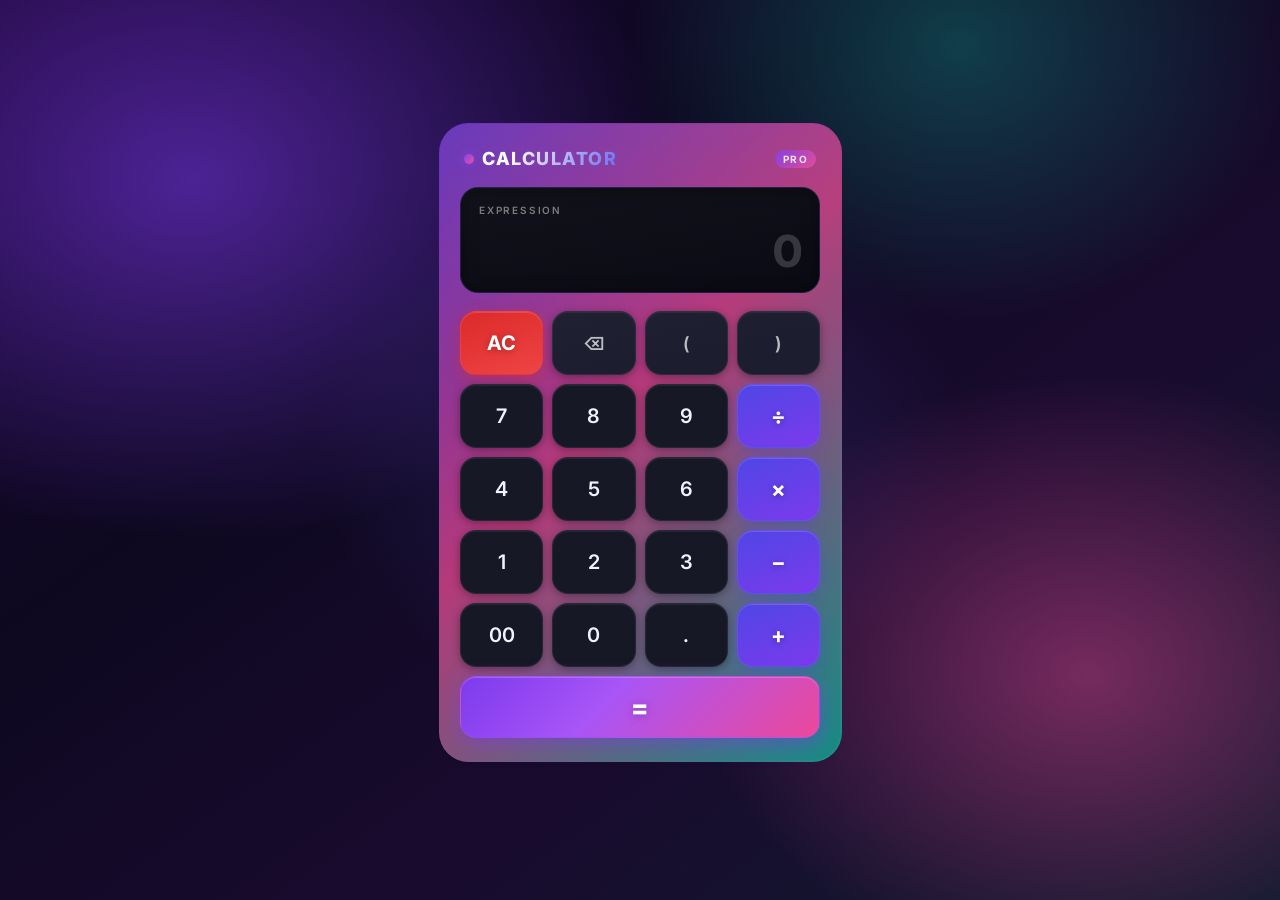
==== index.html @ 84830abe "Initial commit" ====
<!DOCTYPE html>
<html lang="en">
<head>
  <meta charset="UTF-8">
  <meta name="viewport" content="width=device-width, initial-scale=1.0">
  <title>Calculator</title>
  <link rel="stylesheet" href="style.css">
</head>
<body>
  <main class="app">
    <section class="calc" aria-label="Calculator">

      <header class="calc__header">
        <div class="calc__brand">
          <span class="calc__dot"></span>
          <h1 class="calc__title">Calculator</h1>
        </div>
        <span class="calc__badge">PRO</span>
      </header>

      <div class="display">
        <div class="display__label">Expression</div>
        <input
          class="display__input"
          type="text"
          name="display"
          data-display
          inputmode="decimal"
          autocomplete="off"
          spellcheck="false"
          aria-label="Calculator display"
          placeholder="0"
        >
      </div>

      <div class="keys" data-keys>
        <button class="key key--danger" type="button" data-action="clear-all">AC</button>
        <button class="key key--muted" type="button" data-action="backspace">⌫</button>
        <button class="key key--muted" type="button" data-value="(">(</button>
        <button class="key key--muted" type="button" data-value=")">)</button>

        <button class="key" type="button" data-value="7">7</button>
        <button class="key" type="button" data-value="8">8</button>
        <button class="key" type="button" data-value="9">9</button>
        <button class="key key--op" type="button" data-value="/">÷</button>

        <button class="key" type="button" data-value="4">4</button>
        <button class="key" type="button" data-value="5">5</button>
        <button class="key" type="button" data-value="6">6</button>
        <button class="key key--op" type="button" data-value="*">×</button>

        <button class="key" type="button" data-value="1">1</button>
        <button class="key" type="button" data-value="2">2</button>
        <button class="key" type="button" data-value="3">3</button>
        <button class="key key--op" type="button" data-value="-">−</button>

        <button class="key" type="button" data-value="00">00</button>
        <button class="key" type="button" data-value="0">0</button>
        <button class="key" type="button" data-value=".">.</button>
        <button class="key key--op" type="button" data-value="+">+</button>

        <button class="key key--equal key--span-4" type="button" data-action="evaluate">=</button>
      </div>

    </section>
  </main>

  <script src="index.js"></script>
</body>
</html>
---- style.css ----
@import url("https://fonts.googleapis.com/css2?family=Inter:wght@400;500;600;700;800&display=swap");

* {
  box-sizing: border-box;
  margin: 0;
  padding: 0;
}

:root {
  --bg:        #06070e;
  --card:      #0e0f1c;
  --card2:     #131428;
  --num:       #171826;
  --num-hover: #1e1f30;
  --muted:     #1c1d2e;
  --muted-hover: #242538;
  --border:    rgba(255, 255, 255, 0.07);
  --text:      #f1f2ff;
  --text-dim:  rgba(255, 255, 255, 0.45);
  --indigo:    #6366f1;
  --violet:    #7c3aed;
  --rose:      #ec4899;
  --teal:      #14b8a6;
  --orange:    #f97316;
  --red:       #ef4444;
}

html, body {
  height: 100%;
}

body {
  font-family: "Inter", system-ui, sans-serif;
  color: var(--text);
  background:
    radial-gradient(ellipse 800px 600px at 15% 20%,  rgba(124, 58, 237, 0.55),  transparent 60%),
    radial-gradient(ellipse 700px 550px at 85% 75%,  rgba(236, 72,  153, 0.45), transparent 55%),
    radial-gradient(ellipse 600px 500px at 75% 5%,   rgba(20,  184, 166, 0.30), transparent 55%),
    radial-gradient(ellipse 500px 400px at 50% 50%,  rgba(99,  102, 241, 0.20), transparent 65%),
    linear-gradient(145deg, #1a0533 0%, #0d0820 35%, #190b2e 65%, #0f1a2e 100%);
  background-attachment: fixed;
  min-height: 100%;
}

/* ── Layout ─────────────────────────────────────── */

.app {
  min-height: 100vh;
  display: grid;
  place-items: center;
  padding: 32px 16px 48px;
}

/* ── Card ────────────────────────────────────────── */

.calc {
  width: min(400px, 100%);
  border-radius: 28px;
  padding: 24px 20px 22px;
  background: var(--card);
  position: relative;
  animation: rise 500ms cubic-bezier(0.34, 1.40, 0.64, 1) both;
}

/* gradient border */
.calc::before {
  content: "";
  position: absolute;
  inset: -1.5px;
  border-radius: 29.5px;
  background: linear-gradient(135deg, var(--violet) 0%, var(--rose) 45%, var(--teal) 100%);
  z-index: -1;
  opacity: 0.75;
}

/* inner top gloss */
.calc::after {
  content: "";
  position: absolute;
  inset: 0;
  border-radius: 28px;
  background: linear-gradient(
    170deg,
    rgba(255, 255, 255, 0.055) 0%,
    transparent 40%
  );
  pointer-events: none;
  border-radius: inherit;
}

/* ── Header ──────────────────────────────────────── */

.calc__header {
  display: flex;
  align-items: center;
  justify-content: space-between;
  padding: 0 4px 18px;
}

.calc__brand {
  display: flex;
  align-items: center;
  gap: 8px;
}

.calc__dot {
  width: 10px;
  height: 10px;
  border-radius: 50%;
  background: linear-gradient(135deg, var(--violet), var(--rose));
  box-shadow: 0 0 10px rgba(124, 58, 237, 0.8);
  flex-shrink: 0;
}

.calc__title {
  font-size: 18px;
  font-weight: 800;
  letter-spacing: 1.5px;
  text-transform: uppercase;
  background: linear-gradient(120deg, #ffffff 20%, var(--indigo) 100%);
  -webkit-background-clip: text;
  -webkit-text-fill-color: transparent;
  background-clip: text;
}

.calc__badge {
  font-size: 10px;
  font-weight: 700;
  letter-spacing: 1.5px;
  padding: 3px 8px;
  border-radius: 20px;
  background: linear-gradient(135deg, var(--violet), var(--rose));
  color: #fff;
  opacity: 0.85;
}

/* ── Display ─────────────────────────────────────── */

.display {
  border-radius: 18px;
  padding: 16px 18px 14px;
  background: #070811;
  border: 1px solid rgba(99, 102, 241, 0.20);
  box-shadow:
    inset 0 2px 16px rgba(0, 0, 0, 0.50),
    0 0 0 0 rgba(99, 102, 241, 0);
  transition: box-shadow 200ms ease, border-color 200ms ease;
}

.display:focus-within {
  border-color: rgba(99, 102, 241, 0.55);
  box-shadow:
    inset 0 2px 16px rgba(0, 0, 0, 0.50),
    0 0 22px rgba(99, 102, 241, 0.18);
}

.display__label {
  font-size: 10px;
  font-weight: 600;
  letter-spacing: 1.8px;
  text-transform: uppercase;
  color: var(--text-dim);
  margin-bottom: 8px;
  user-select: none;
}

.display__input {
  width: 100%;
  border: none;
  outline: none;
  background: transparent;
  color: var(--text);
  font-family: inherit;
  font-size: 44px;
  font-weight: 800;
  letter-spacing: -1px;
  text-align: right;
  padding: 0;
}

.display__input::placeholder {
  color: rgba(255, 255, 255, 0.18);
}

.display__input::selection {
  background: rgba(99, 102, 241, 0.35);
}

/* ── Key Grid ────────────────────────────────────── */

.keys {
  margin-top: 18px;
  display: grid;
  grid-template-columns: repeat(4, minmax(0, 1fr));
  gap: 9px;
}

/* ── Base Key ────────────────────────────────────── */

.key {
  height: 64px;
  border-radius: 16px;
  border: 1px solid var(--border);
  background: var(--num);
  color: var(--text);
  font-family: inherit;
  font-size: 20px;
  font-weight: 600;
  cursor: pointer;
  position: relative;
  overflow: hidden;
  transition:
    background 120ms ease,
    transform 90ms ease,
    box-shadow 120ms ease,
    filter 120ms ease;
  box-shadow: 0 2px 8px rgba(0, 0, 0, 0.35), inset 0 1px 0 rgba(255,255,255,0.06);
}

/* shine sweep on hover */
.key::after {
  content: "";
  position: absolute;
  inset: 0;
  background: linear-gradient(130deg, rgba(255,255,255,0.10) 0%, transparent 60%);
  opacity: 0;
  transition: opacity 150ms ease;
}

.key:hover {
  background: var(--num-hover);
  transform: translateY(-2px);
  box-shadow: 0 8px 20px rgba(0, 0, 0, 0.45), inset 0 1px 0 rgba(255,255,255,0.08);
}

.key:hover::after {
  opacity: 1;
}

.key:active {
  transform: translateY(1px) scale(0.96);
  filter: brightness(0.88);
  box-shadow: 0 1px 4px rgba(0, 0, 0, 0.30);
}

.key:focus-visible {
  outline: 2px solid rgba(99, 102, 241, 0.75);
  outline-offset: 2px;
}

/* ── Variants ────────────────────────────────────── */

.key--muted {
  background: var(--muted);
  color: rgba(255, 255, 255, 0.70);
  font-size: 18px;
}

.key--muted:hover {
  background: var(--muted-hover);
}

/* Operator keys — vivid indigo/violet */
.key--op {
  background: linear-gradient(160deg, #4f46e5 0%, #7c3aed 100%);
  border-color: rgba(99, 102, 241, 0.40);
  color: #fff;
  font-size: 22px;
  font-weight: 700;
  text-shadow: 0 1px 6px rgba(0, 0, 0, 0.30);
  box-shadow:
    0 4px 14px rgba(79, 70, 229, 0.40),
    inset 0 1px 0 rgba(255,255,255,0.15);
}

.key--op:hover {
  background: linear-gradient(160deg, #5b52f0 0%, #8b47ff 100%);
  box-shadow:
    0 8px 24px rgba(79, 70, 229, 0.55),
    inset 0 1px 0 rgba(255,255,255,0.18);
}

/* Danger — AC */
.key--danger {
  background: linear-gradient(160deg, #dc2626 0%, #ef4444 100%);
  border-color: rgba(239, 68, 68, 0.40);
  color: #fff;
  font-weight: 700;
  text-shadow: 0 1px 6px rgba(0, 0, 0, 0.30);
  box-shadow:
    0 4px 14px rgba(220, 38, 38, 0.40),
    inset 0 1px 0 rgba(255,255,255,0.15);
}

.key--danger:hover {
  background: linear-gradient(160deg, #ef4444 0%, #f87171 100%);
  box-shadow:
    0 8px 24px rgba(239, 68, 68, 0.55),
    inset 0 1px 0 rgba(255,255,255,0.18);
}

/* Equals — purple → rose gradient */
.key--equal {
  background: linear-gradient(135deg, #7c3aed 0%, #a855f7 40%, #ec4899 100%);
  border-color: rgba(168, 85, 247, 0.45);
  color: #fff;
  font-size: 26px;
  font-weight: 800;
  letter-spacing: 1px;
  text-shadow: 0 1px 8px rgba(0, 0, 0, 0.25);
  box-shadow:
    0 6px 20px rgba(124, 58, 237, 0.50),
    0 0 0 0 rgba(168, 85, 247, 0),
    inset 0 1px 0 rgba(255,255,255,0.20);
  transition:
    transform 90ms ease,
    box-shadow 150ms ease,
    filter 120ms ease;
}

.key--equal:hover {
  filter: brightness(1.12);
  transform: translateY(-2px);
  box-shadow:
    0 12px 32px rgba(124, 58, 237, 0.65),
    0 0 40px rgba(236, 72, 153, 0.25),
    inset 0 1px 0 rgba(255,255,255,0.22);
}

.key--equal:active {
  transform: translateY(1px) scale(0.97);
  filter: brightness(0.90);
}

.key--span-4 {
  grid-column: span 4;
  height: 62px;
}

/* ── Animations ──────────────────────────────────── */

@keyframes rise {
  from {
    opacity: 0;
    transform: translateY(20px) scale(0.95);
  }
  to {
    opacity: 1;
    transform: translateY(0) scale(1);
  }
}

/* ── Accessibility ───────────────────────────────── */

@media (prefers-reduced-motion: reduce) {
  *, *::before, *::after {
    transition: none !important;
    animation: none !important;
  }
}

/* ── Responsive ──────────────────────────────────── */

@media (max-width: 420px) {
  .calc {
    border-radius: 24px;
    padding: 20px 16px 18px;
  }

  .display__input {
    font-size: 36px;
  }

  .key {
    height: 58px;
    border-radius: 14px;
    font-size: 18px;
  }

  .key--op {
    font-size: 20px;
  }

  .key--equal {
    height: 58px;
    font-size: 22px;
  }
}
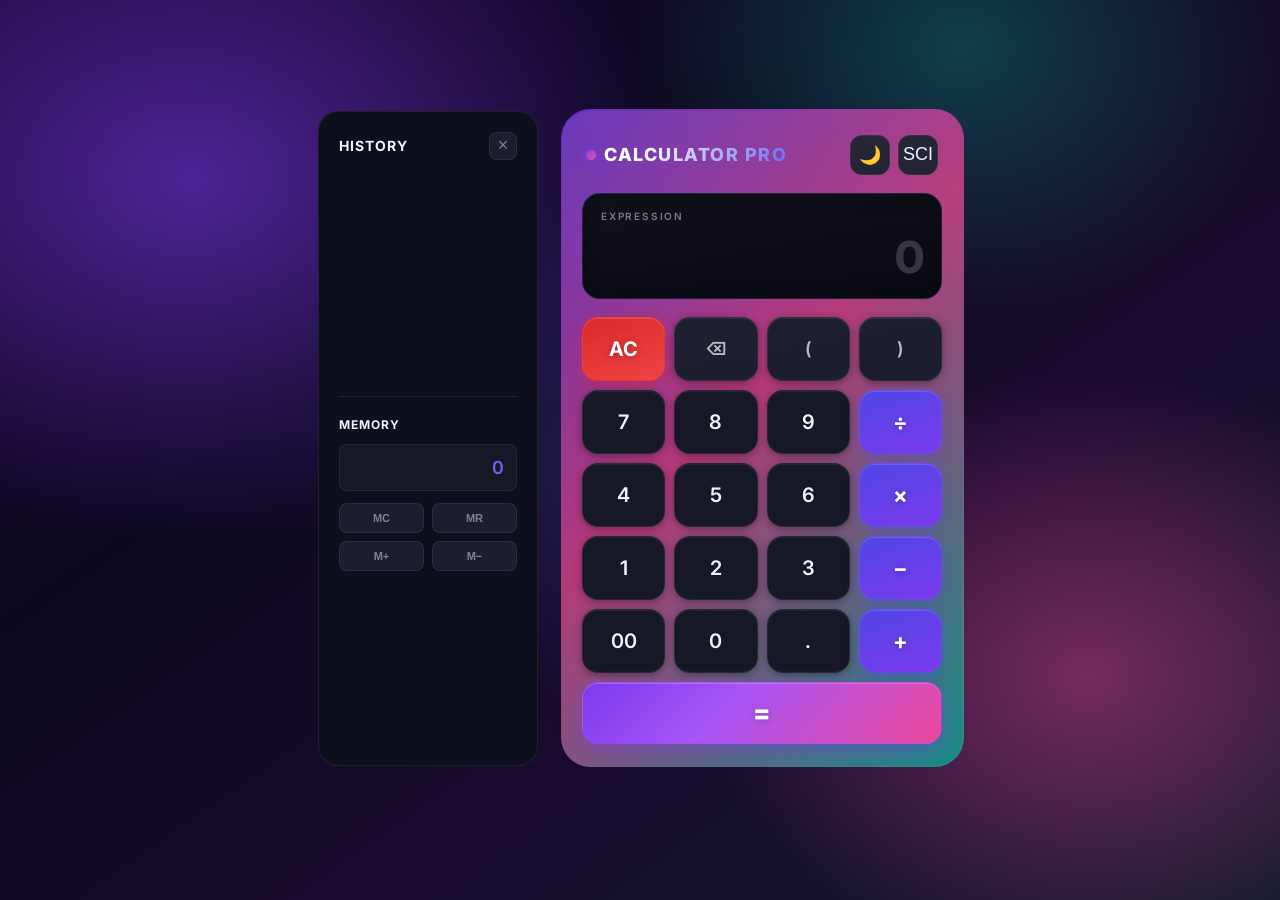
==== commit 2672c996: "Initial commit" ====
--- a/index.html
+++ b/index.html
@@ -3,66 +3,109 @@
 <head>
   <meta charset="UTF-8">
   <meta name="viewport" content="width=device-width, initial-scale=1.0">
-  <title>Calculator</title>
+  <title>Professional Calculator</title>
   <link rel="stylesheet" href="style.css">
 </head>
 <body>
   <main class="app">
-    <section class="calc" aria-label="Calculator">
+    <div class="container">
+      <!-- Sidebar with history and memory -->
+      <aside class="sidebar" data-sidebar>
+        <div class="sidebar__header">
+          <h2 class="sidebar__title">History</h2>
+          <button class="sidebar__clear" type="button" data-action="clear-history" title="Clear history">×</button>
+        </div>
+        <div class="history" data-history></div>
 
-      <header class="calc__header">
-        <div class="calc__brand">
-          <span class="calc__dot"></span>
-          <h1 class="calc__title">Calculator</h1>
+        <div class="sidebar__divider"></div>
+
+        <div class="memory-panel">
+          <h3 class="memory-panel__title">Memory</h3>
+          <div class="memory-display" data-memory-display>0</div>
+          <div class="memory-buttons">
+            <button class="mem-btn" type="button" data-action="memory-clear" title="Clear Memory">MC</button>
+            <button class="mem-btn" type="button" data-action="memory-recall" title="Recall Memory">MR</button>
+            <button class="mem-btn" type="button" data-action="memory-add" title="Add to Memory">M+</button>
+            <button class="mem-btn" type="button" data-action="memory-subtract" title="Subtract from Memory">M−</button>
+          </div>
         </div>
-        <span class="calc__badge">PRO</span>
-      </header>
+      </aside>
 
-      <div class="display">
-        <div class="display__label">Expression</div>
-        <input
-          class="display__input"
-          type="text"
-          name="display"
-          data-display
-          inputmode="decimal"
-          autocomplete="off"
-          spellcheck="false"
-          aria-label="Calculator display"
-          placeholder="0"
-        >
-      </div>
+      <!-- Main calculator -->
+      <section class="calc" aria-label="Professional Calculator">
+        <header class="calc__header">
+          <div class="calc__brand">
+            <span class="calc__dot"></span>
+            <h1 class="calc__title">Calculator Pro</h1>
+          </div>
+          <div class="calc__controls">
+            <button class="theme-toggle" type="button" data-action="toggle-theme" title="Toggle theme">🌙</button>
+            <button class="mode-toggle" type="button" data-action="toggle-mode" title="Toggle Scientific Mode">SCI</button>
+          </div>
+        </header>
 
-      <div class="keys" data-keys>
-        <button class="key key--danger" type="button" data-action="clear-all">AC</button>
-        <button class="key key--muted" type="button" data-action="backspace">⌫</button>
-        <button class="key key--muted" type="button" data-value="(">(</button>
-        <button class="key key--muted" type="button" data-value=")">)</button>
+        <div class="display">
+          <div class="display__label">Expression</div>
+          <input
+            class="display__input"
+            type="text"
+            name="display"
+            data-display
+            inputmode="decimal"
+            autocomplete="off"
+            spellcheck="false"
+            aria-label="Calculator display"
+            placeholder="0"
+          >
+        </div>
 
-        <button class="key" type="button" data-value="7">7</button>
-        <button class="key" type="button" data-value="8">8</button>
-        <button class="key" type="button" data-value="9">9</button>
-        <button class="key key--op" type="button" data-value="/">÷</button>
+        <!-- Scientific Panel (hidden by default) -->
+        <div class="scientific-panel" data-scientific>
+          <button class="key key--sci" type="button" data-value="Math.PI">π</button>
+          <button class="key key--sci" type="button" data-value="Math.E">e</button>
+          <button class="key key--sci" type="button" data-action="sin">sin</button>
+          <button class="key key--sci" type="button" data-action="cos">cos</button>
+          <button class="key key--sci" type="button" data-action="tan">tan</button>
+          <button class="key key--sci" type="button" data-action="sqrt">√</button>
+          <button class="key key--sci" type="button" data-action="power">x²</button>
+          <button class="key key--sci" type="button" data-action="cube">x³</button>
+          <button class="key key--sci" type="button" data-action="log">log</button>
+          <button class="key key--sci" type="button" data-action="ln">ln</button>
+          <button class="key key--sci" type="button" data-action="factorial">n!</button>
+          <button class="key key--sci" type="button" data-action="inverse">1/x</button>
+        </div>
 
-        <button class="key" type="button" data-value="4">4</button>
-        <button class="key" type="button" data-value="5">5</button>
-        <button class="key" type="button" data-value="6">6</button>
-        <button class="key key--op" type="button" data-value="*">×</button>
+        <!-- Basic Keys -->
+        <div class="keys" data-keys>
+          <button class="key key--danger" type="button" data-action="clear-all">AC</button>
+          <button class="key key--muted" type="button" data-action="backspace">⌫</button>
+          <button class="key key--muted" type="button" data-value="(">(</button>
+          <button class="key key--muted" type="button" data-value=")">)</button>
 
-        <button class="key" type="button" data-value="1">1</button>
-        <button class="key" type="button" data-value="2">2</button>
-        <button class="key" type="button" data-value="3">3</button>
-        <button class="key key--op" type="button" data-value="-">−</button>
+          <button class="key" type="button" data-value="7">7</button>
+          <button class="key" type="button" data-value="8">8</button>
+          <button class="key" type="button" data-value="9">9</button>
+          <button class="key key--op" type="button" data-value="/">÷</button>
 
-        <button class="key" type="button" data-value="00">00</button>
-        <button class="key" type="button" data-value="0">0</button>
-        <button class="key" type="button" data-value=".">.</button>
-        <button class="key key--op" type="button" data-value="+">+</button>
+          <button class="key" type="button" data-value="4">4</button>
+          <button class="key" type="button" data-value="5">5</button>
+          <button class="key" type="button" data-value="6">6</button>
+          <button class="key key--op" type="button" data-value="*">×</button>
 
-        <button class="key key--equal key--span-4" type="button" data-action="evaluate">=</button>
-      </div>
+          <button class="key" type="button" data-value="1">1</button>
+          <button class="key" type="button" data-value="2">2</button>
+          <button class="key" type="button" data-value="3">3</button>
+          <button class="key key--op" type="button" data-value="-">−</button>
 
-    </section>
+          <button class="key" type="button" data-value="00">00</button>
+          <button class="key" type="button" data-value="0">0</button>
+          <button class="key" type="button" data-value=".">.</button>
+          <button class="key key--op" type="button" data-value="+">+</button>
+
+          <button class="key key--equal key--span-4" type="button" data-action="evaluate">=</button>
+        </div>
+      </section>
+    </div>
   </main>
 
   <script src="index.js"></script>
--- a/style.css
+++ b/style.css
@@ -40,6 +40,26 @@
     linear-gradient(145deg, #1a0533 0%, #0d0820 35%, #190b2e 65%, #0f1a2e 100%);
   background-attachment: fixed;
   min-height: 100%;
+  transition: background 300ms ease;
+}
+
+body.light-mode {
+  background:
+    radial-gradient(ellipse 800px 600px at 15% 20%,  rgba(124, 58, 237, 0.15),  transparent 60%),
+    radial-gradient(ellipse 700px 550px at 85% 75%,  rgba(236, 72,  153, 0.12), transparent 55%),
+    radial-gradient(ellipse 600px 500px at 75% 5%,   rgba(20,  184, 166, 0.08), transparent 55%),
+    radial-gradient(ellipse 500px 400px at 50% 50%,  rgba(99,  102, 241, 0.08), transparent 65%),
+    linear-gradient(145deg, #f8f9ff 0%, #f0f1ff 35%, #f5f1ff 65%, #f0f5ff 100%);
+  --bg:        #ffffff;
+  --card:      #f9f9ff;
+  --card2:     #f3f4ff;
+  --num:       #ececf5;
+  --num-hover: #d9dae8;
+  --muted:     #e8e8f5;
+  --muted-hover: #d5d5e8;
+  --border:    rgba(0, 0, 0, 0.08);
+  --text:      #1a1a2e;
+  --text-dim:  rgba(0, 0, 0, 0.55);
 }
 
 /* ── Layout ─────────────────────────────────────── */
@@ -48,7 +68,161 @@
   min-height: 100vh;
   display: grid;
   place-items: center;
-  padding: 32px 16px 48px;
+  padding: 24px 16px 48px;
+}
+
+.container {
+  display: flex;
+  gap: 24px;
+  max-width: 900px;
+  width: 100%;
+  flex-wrap: wrap;
+  justify-content: center;
+}
+
+/* ── Sidebar ─────────────────────────────────────── */
+
+.sidebar {
+  width: 220px;
+  background: var(--card);
+  border-radius: 20px;
+  padding: 20px;
+  border: 1px solid var(--border);
+  animation: slideIn 500ms cubic-bezier(0.34, 1.40, 0.64, 1) both;
+}
+
+.sidebar__header {
+  display: flex;
+  justify-content: space-between;
+  align-items: center;
+  margin-bottom: 16px;
+}
+
+.sidebar__title {
+  font-size: 14px;
+  font-weight: 700;
+  letter-spacing: 1px;
+  text-transform: uppercase;
+  color: var(--text);
+}
+
+.sidebar__clear {
+  background: var(--muted);
+  border: 1px solid var(--border);
+  color: var(--text-dim);
+  width: 28px;
+  height: 28px;
+  border-radius: 8px;
+  cursor: pointer;
+  font-size: 18px;
+  transition: all 120ms ease;
+  display: flex;
+  align-items: center;
+  justify-content: center;
+}
+
+.sidebar__clear:hover {
+  background: var(--muted-hover);
+  color: var(--text);
+}
+
+.history {
+  height: 200px;
+  overflow-y: auto;
+  margin-bottom: 20px;
+  display: flex;
+  flex-direction: column;
+  gap: 8px;
+}
+
+.history::-webkit-scrollbar {
+  width: 6px;
+}
+
+.history::-webkit-scrollbar-track {
+  background: transparent;
+}
+
+.history::-webkit-scrollbar-thumb {
+  background: var(--border);
+  border-radius: 3px;
+}
+
+.history-item {
+  padding: 10px;
+  background: var(--num);
+  border-radius: 8px;
+  font-size: 12px;
+  color: var(--text-dim);
+  cursor: pointer;
+  border: 1px solid var(--border);
+  transition: all 120ms ease;
+  word-break: break-all;
+}
+
+.history-item:hover {
+  background: var(--num-hover);
+  color: var(--text);
+}
+
+.sidebar__divider {
+  height: 1px;
+  background: var(--border);
+  margin: 20px 0;
+}
+
+/* ── Memory Panel ────────────────────────────────── */
+
+.memory-panel {
+  display: flex;
+  flex-direction: column;
+  gap: 12px;
+}
+
+.memory-panel__title {
+  font-size: 12px;
+  font-weight: 700;
+  letter-spacing: 1px;
+  text-transform: uppercase;
+  color: var(--text);
+}
+
+.memory-display {
+  background: var(--num);
+  border: 1px solid var(--border);
+  border-radius: 8px;
+  padding: 12px;
+  text-align: right;
+  font-size: 18px;
+  font-weight: 600;
+  color: var(--indigo);
+  min-height: 42px;
+  display: flex;
+  align-items: center;
+  justify-content: flex-end;
+}
+
+.memory-buttons {
+  display: grid;
+  grid-template-columns: 1fr 1fr;
+  gap: 8px;
+}
+
+.mem-btn {
+  padding: 8px 12px;
+  background: var(--muted);
+  border: 1px solid var(--border);
+  color: var(--text-dim);
+  border-radius: 8px;
+  font-size: 11px;
+  font-weight: 600;
+  cursor: pointer;
+  transition: all 120ms ease;
+}
+
+.mem-btn:hover {
+  background: var(--muted-hover);
+  color: var(--text);
 }
 
 /* ── Card ────────────────────────────────────────── */
@@ -103,6 +277,33 @@
   gap: 8px;
 }
 
+.calc__controls {
+  display: flex;
+  gap: 8px;
+}
+
+.theme-toggle,
+.mode-toggle {
+  width: 40px;
+  height: 40px;
+  border-radius: 12px;
+  background: var(--muted);
+  border: 1px solid var(--border);
+  color: var(--text);
+  font-size: 18px;
+  cursor: pointer;
+  transition: all 120ms ease;
+  display: flex;
+  align-items: center;
+  justify-content: center;
+}
+
+.theme-toggle:hover,
+.mode-toggle:hover {
+  background: var(--muted-hover);
+  transform: translateY(-2px);
+}
+
 .calc__dot {
   width: 10px;
   height: 10px;
@@ -184,6 +385,33 @@
 
 .display__input::selection {
   background: rgba(99, 102, 241, 0.35);
+}
+
+/* ── Scientific Panel ────────────────────────────── */
+
+.scientific-panel {
+  display: none;
+  grid-template-columns: repeat(4, minmax(0, 1fr));
+  gap: 9px;
+  margin-top: 12px;
+  margin-bottom: 6px;
+}
+
+.scientific-panel.active {
+  display: grid;
+  animation: slideDown 300ms ease;
+}
+
+.key--sci {
+  height: 50px;
+  font-size: 13px;
+  background: var(--muted);
+  color: var(--text-dim);
+}
+
+.key--sci:hover {
+  background: var(--muted-hover);
+  color: var(--text);
 }
 
 /* ── Key Grid ────────────────────────────────────── */
@@ -350,6 +578,28 @@
   }
 }
 
+@keyframes slideIn {
+  from {
+    opacity: 0;
+    transform: translateX(-30px);
+  }
+  to {
+    opacity: 1;
+    transform: translateX(0);
+  }
+}
+
+@keyframes slideDown {
+  from {
+    opacity: 0;
+    max-height: 0;
+  }
+  to {
+    opacity: 1;
+    max-height: 300px;
+  }
+}
+
 /* ── Accessibility ───────────────────────────────── */
 
 @media (prefers-reduced-motion: reduce) {
@@ -361,12 +611,38 @@
 
 /* ── Responsive ──────────────────────────────────── */
 
+@media (max-width: 768px) {
+  .container {
+    flex-direction: column;
+    gap: 16px;
+  }
+
+  .sidebar {
+    width: 100%;
+    max-width: 400px;
+    margin: 0 auto;
+  }
+
+  .history {
+    height: 120px;
+  }
+}
+
 @media (max-width: 420px) {
   .calc {
     border-radius: 24px;
     padding: 20px 16px 18px;
   }
 
+  .sidebar {
+    padding: 16px;
+    width: 100%;
+  }
+
+  .sidebar__title {
+    font-size: 12px;
+  }
+
   .display__input {
     font-size: 36px;
   }
@@ -385,4 +661,16 @@
     height: 58px;
     font-size: 22px;
   }
-}
+
+  .key--sci {
+    height: 44px;
+    font-size: 11px;
+  }
+
+  .theme-toggle,
+  .mode-toggle {
+    width: 36px;
+    height: 36px;
+    font-size: 16px;
+  }
+}
